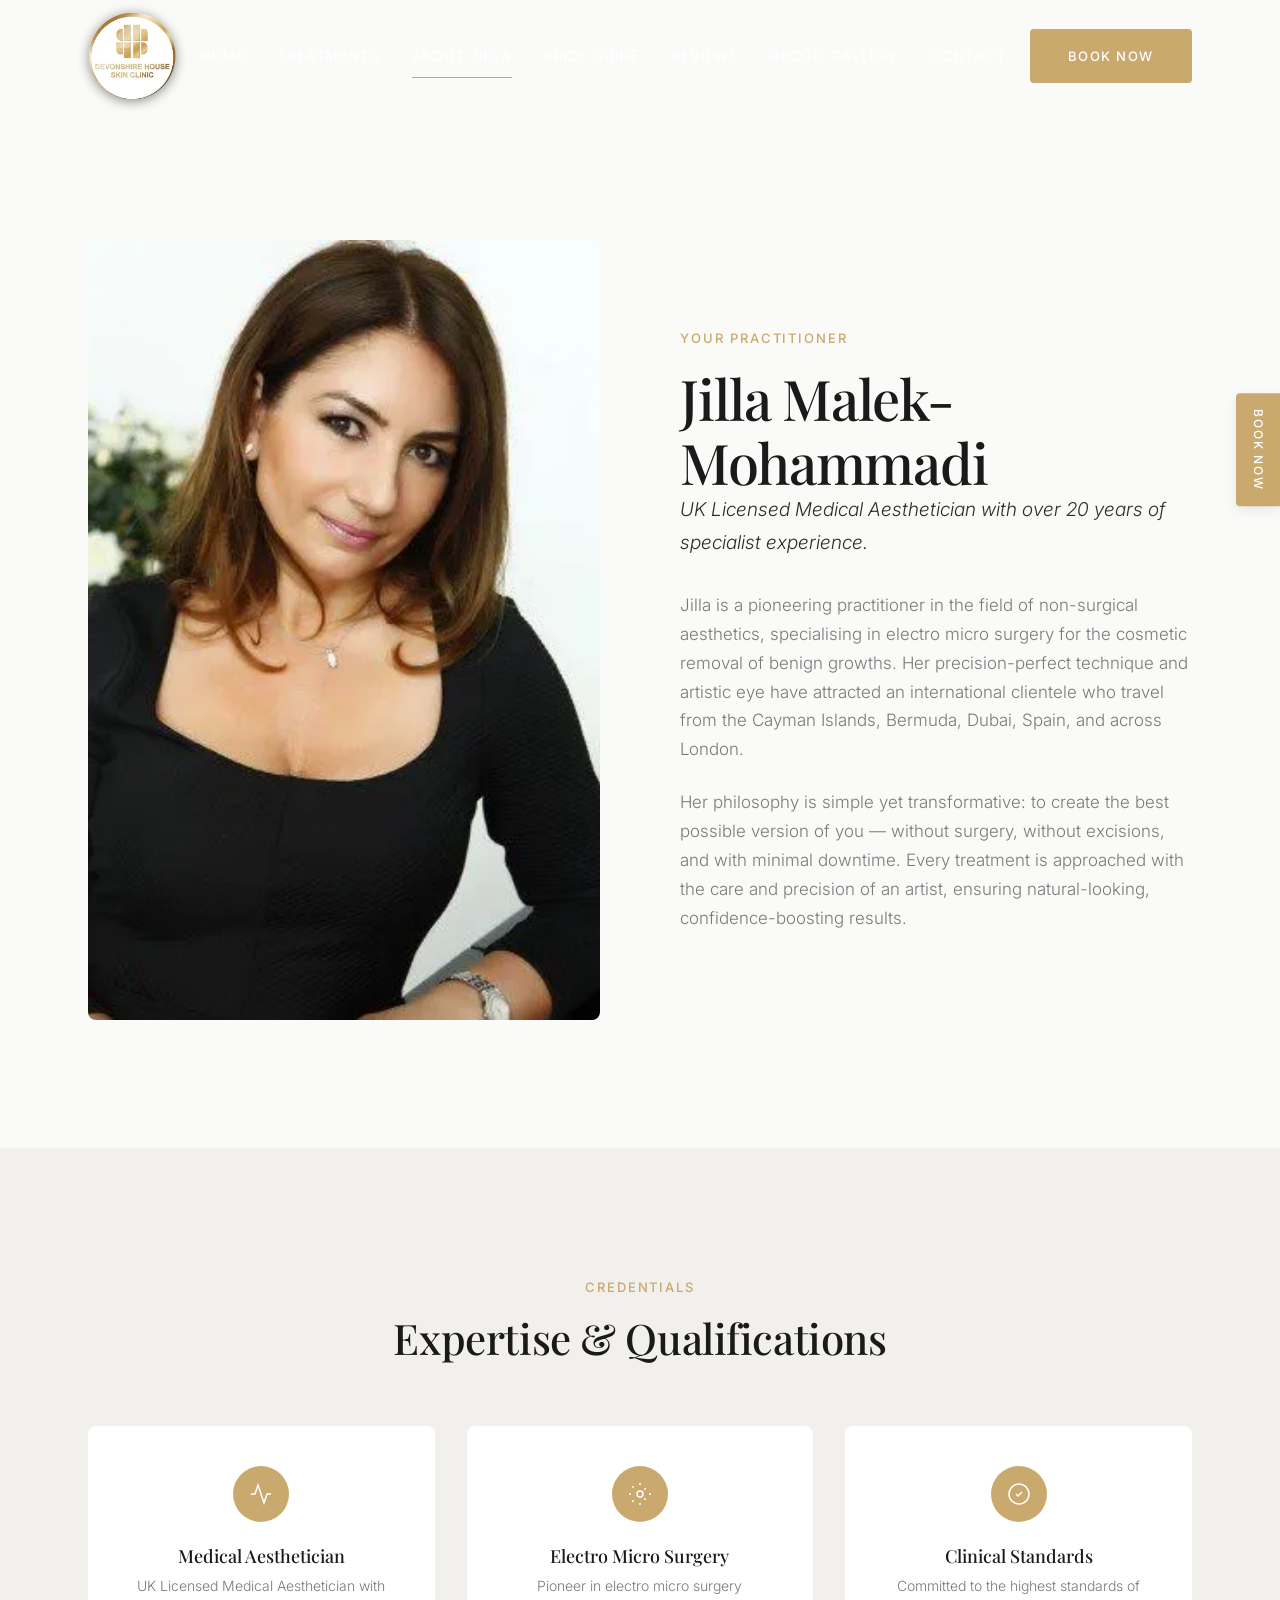
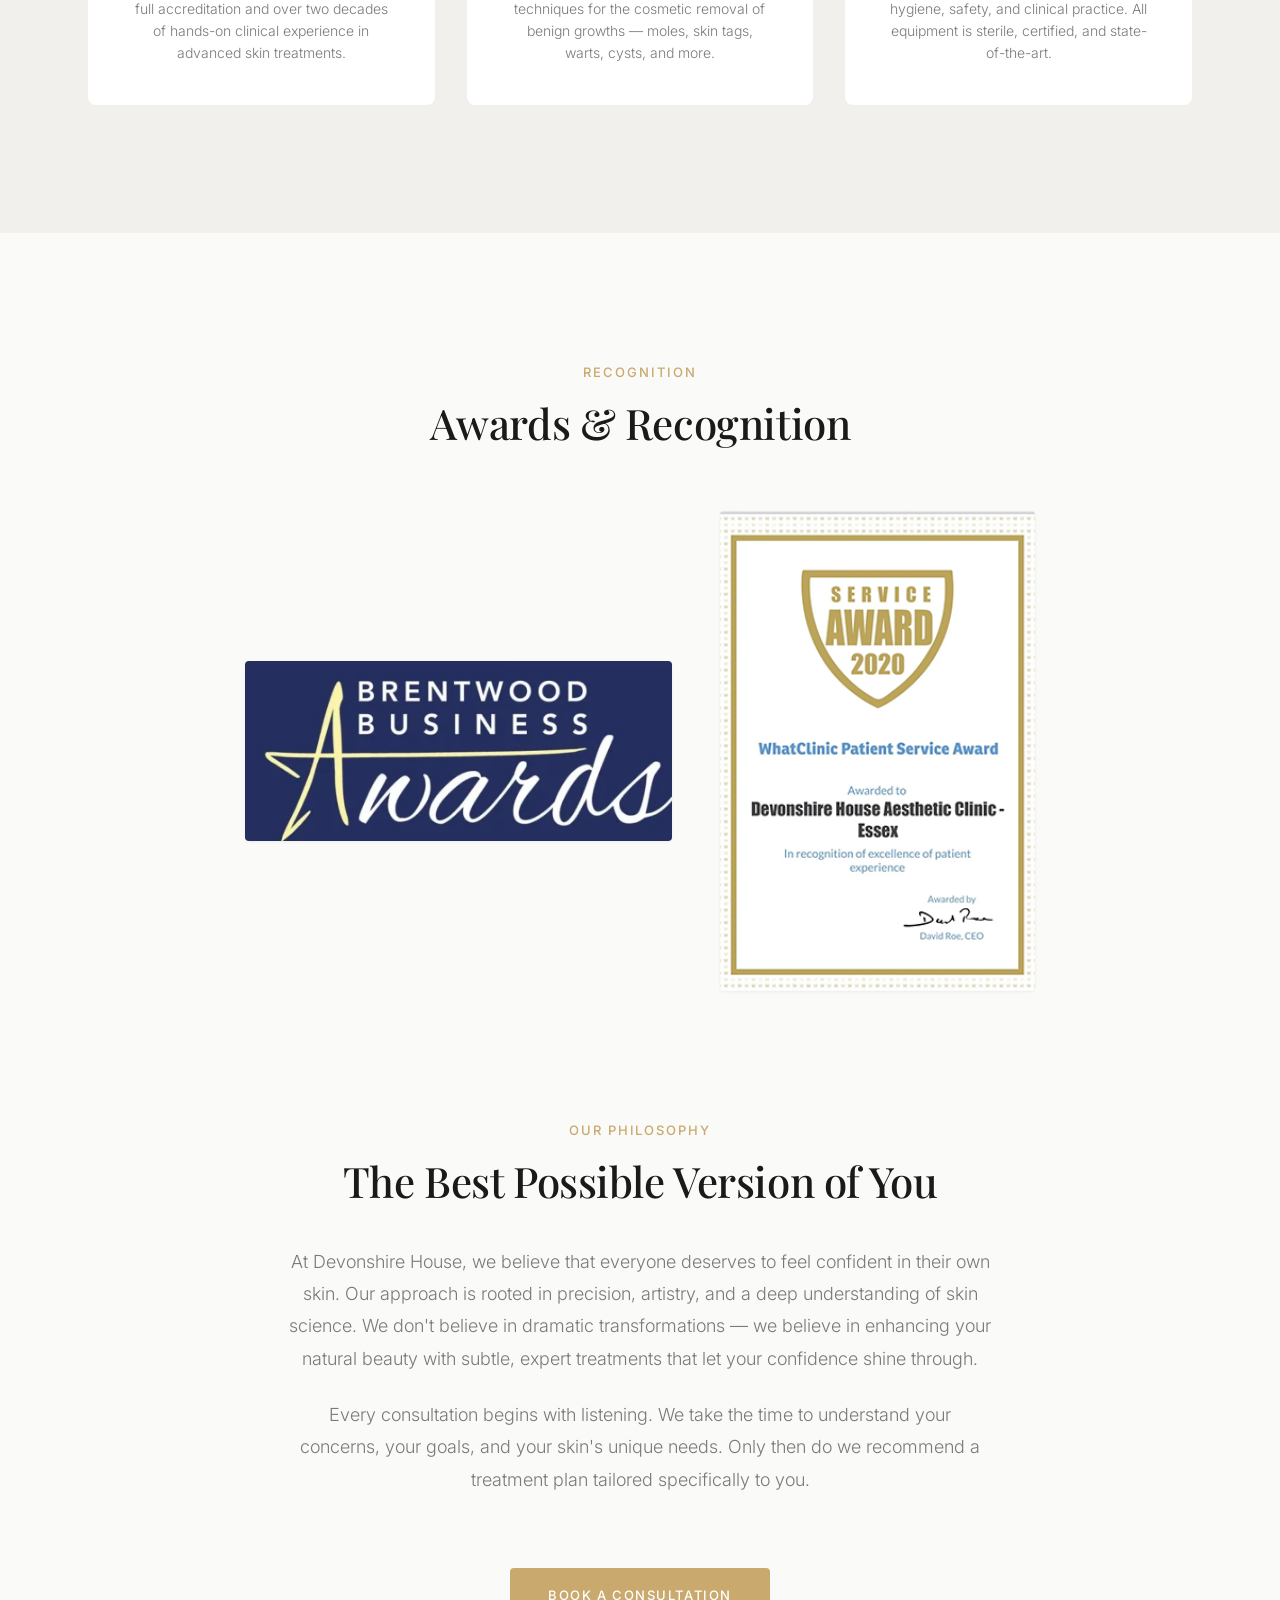
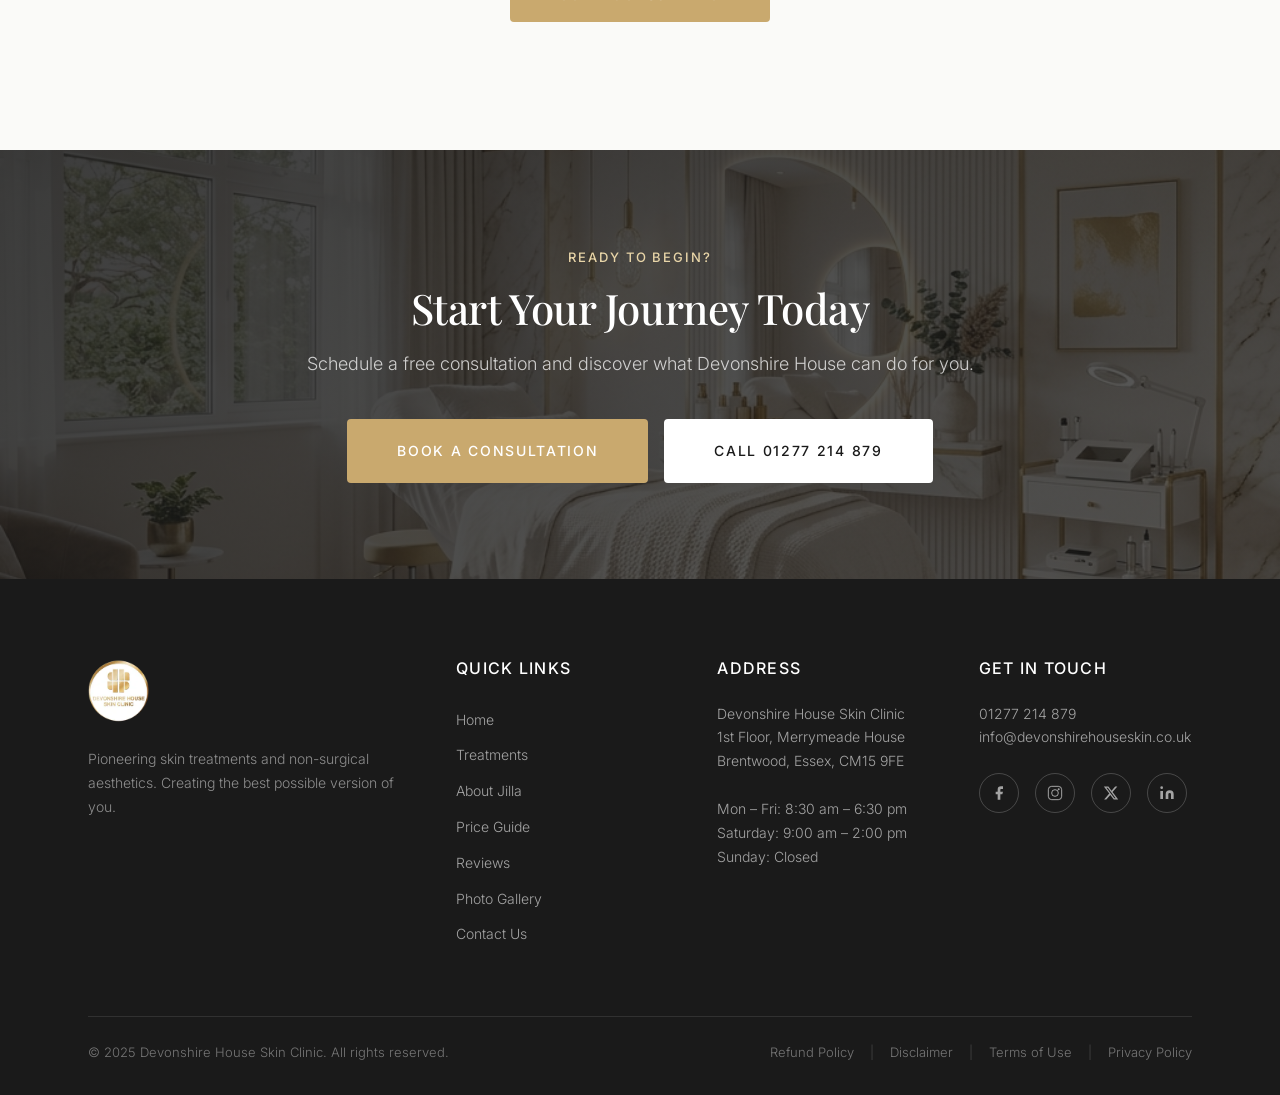
==== about.html @ 37513fc9 "Initial snapshot of Devonshire House Skin Clinic website 7-page static site (Home, About, Treatments" ====
<!DOCTYPE html>
<html lang="en">
<head>
  <meta charset="UTF-8">
  <meta name="viewport" content="width=device-width, initial-scale=1.0">
  <title>About Jilla Malek-Mohammadi | Devonshire House Skin Clinic</title>
  <meta name="description" content="Meet Jilla Malek-Mohammadi — UK Licensed Medical Aesthetician with 20+ years experience. Pioneering non-surgical skin treatments at Devonshire House Skin Clinic, Brentwood.">
  <link rel="stylesheet" href="index.css">
</head>
<body>

  <a href="#main-content" class="skip-link">Skip to main content</a>
  <a href="contact.html" class="floating-cta" aria-label="Book a consultation">Book Now</a>

  <!-- HEADER -->
  <header class="header scrolled" id="header" role="banner">
    <div class="header__inner">
      <a href="index.html" class="header__logo" aria-label="Home"><img src="assets/images/devonshirelogo.png" alt="Devonshire House Skin Clinic" width="163" height="170"></a>
      <nav class="header__nav" id="main-nav" role="navigation" aria-label="Main navigation">
        <a href="index.html">Home</a>
        <div class="nav-dropdown"><a href="treatments.html">Treatments</a>
          <div class="nav-dropdown__menu"><a href="treatments.html#electro-micro-surgery">Electro Micro Surgery (Cosmetic Removal Of Benign Growths)</a><a href="treatments.html#zo-skin-health">ZO Skin Health</a><a href="treatments.html#mens-treatments">Men's Treatments</a><a href="treatments.html#micropigmentation">Medical Micropigmentation (Stretch Marks)</a><a href="treatments.html#dermaroller">Dermaroller</a><a href="treatments.html#lipoglaze">Lipoglaze</a></div>
        </div>
        <a href="about.html" class="active">About Jilla</a>
        <a href="price-guide.html">Price Guide</a>
        <a href="reviews.html">Reviews</a>
        <a href="photo-gallery.html">Photo Gallery</a>
        <a href="contact.html">Contact</a>
      </nav>
      <a href="contact.html" class="btn btn--primary header__cta">Book Now</a>
      <button class="header__toggle" id="menu-toggle" aria-label="Open menu" aria-expanded="false"><span></span><span></span><span></span></button>
    </div>
  </header>

  <div class="mobile-menu__overlay" id="mobile-overlay"></div>
  <div class="mobile-menu" id="mobile-menu" role="navigation" aria-label="Mobile navigation">
    <a href="index.html">Home</a><a href="treatments.html">Treatments</a><a href="about.html">About Jilla</a><a href="price-guide.html">Price Guide</a><a href="reviews.html">Reviews</a><a href="photo-gallery.html">Photo Gallery</a><a href="contact.html">Contact Us</a>
  </div>

  <main id="main-content" style="padding-top: var(--header-height);">

    <!-- ABOUT HERO -->
    <section class="section">
      <div class="container">
        <div class="about-snippet">
          <div class="about-snippet__image reveal">
            <img src="assets/images/jilla.webp" alt="Jilla Malek-Mohammadi — Lead Medical Aesthetician" loading="lazy" style="aspect-ratio: auto; object-fit: contain; object-position: center;">
          </div>
          <div class="about-snippet__content reveal reveal-delay-2">
            <span class="eyebrow">Your Practitioner</span>
            <h1>Jilla Malek-Mohammadi</h1>
            <p style="font-size: 19px; color: var(--color-text); margin-bottom: var(--space-4); font-style: italic;">UK Licensed Medical Aesthetician with over 20 years of specialist experience.</p>
            <p>Jilla is a pioneering practitioner in the field of non-surgical aesthetics, specialising in electro micro surgery for the cosmetic removal of benign growths. Her precision-perfect technique and artistic eye have attracted an international clientele who travel from the Cayman Islands, Bermuda, Dubai, Spain, and across London.</p>
            <p>Her philosophy is simple yet transformative: to create the best possible version of you — without surgery, without excisions, and with minimal downtime. Every treatment is approached with the care and precision of an artist, ensuring natural-looking, confidence-boosting results.</p>
          </div>
        </div>
      </div>
    </section>

    <!-- QUALIFICATIONS -->
    <section class="section section--alt">
      <div class="container">
        <div class="section__header">
          <span class="eyebrow">Credentials</span>
          <h2>Expertise &amp; Qualifications</h2>
        </div>
        <div class="grid-3">
          <div class="feature-item reveal" style="background: var(--color-white); padding: var(--space-5); border-radius: var(--radius-md);">
            <div class="feature-item__icon">
              <svg width="24" height="24" viewBox="0 0 24 24" fill="none" stroke="currentColor" stroke-width="1.5"><path d="M22 12h-4l-3 9L9 3l-3 9H2"/></svg>
            </div>
            <h4 class="feature-item__title">Medical Aesthetician</h4>
            <p class="feature-item__text">UK Licensed Medical Aesthetician with full accreditation and over two decades of hands-on clinical experience in advanced skin treatments.</p>
          </div>
          <div class="feature-item reveal reveal-delay-1" style="background: var(--color-white); padding: var(--space-5); border-radius: var(--radius-md);">
            <div class="feature-item__icon">
              <svg width="24" height="24" viewBox="0 0 24 24" fill="none" stroke="currentColor" stroke-width="1.5"><circle cx="12" cy="12" r="3"/><path d="M12 1v2M12 21v2M4.22 4.22l1.42 1.42M16.36 16.36l1.42 1.42M1 12h2M21 12h2M4.22 19.78l1.42-1.42M16.36 7.64l1.42-1.42"/></svg>
            </div>
            <h4 class="feature-item__title">Electro Micro Surgery</h4>
            <p class="feature-item__text">Pioneer in electro micro surgery techniques for the cosmetic removal of benign growths — moles, skin tags, warts, cysts, and more.</p>
          </div>
          <div class="feature-item reveal reveal-delay-2" style="background: var(--color-white); padding: var(--space-5); border-radius: var(--radius-md);">
            <div class="feature-item__icon">
              <svg width="24" height="24" viewBox="0 0 24 24" fill="none" stroke="currentColor" stroke-width="1.5"><path d="M12 22c5.523 0 10-4.477 10-10S17.523 2 12 2 2 6.477 2 12s4.477 10 10 10z"/><path d="M9 12l2 2 4-4"/></svg>
            </div>
            <h4 class="feature-item__title">Clinical Standards</h4>
            <p class="feature-item__text">Committed to the highest standards of hygiene, safety, and clinical practice. All equipment is sterile, certified, and state-of-the-art.</p>
          </div>
        </div>
      </div>
    </section>

    <!-- AWARDS -->
    <section class="section" style="padding-bottom: 0;">
      <div class="container">
        <div class="section__header">
          <span class="eyebrow">Recognition</span>
          <h2>Awards &amp; Recognition</h2>
        </div>
        <div class="awards-row">
          <img src="assets/images/IMG_8955-1920w-qtuzblka0c46u158mpqztoln9f4ysba60thi0fo5c0.webp" alt="Brentwood Business Awards" class="awards-row__badge awards-row__badge--brentwood">
          <img src="assets/images/Whatclinicaward-1920w.png" alt="WhatClinic Patient Service Award 2020 — Devonshire House Aesthetic Clinic Essex" class="awards-row__badge awards-row__badge--whatclinic">
        </div>
      </div>
    </section>

    <!-- PHILOSOPHY -->
    <section class="section">
      <div class="container container--narrow" style="text-align: center;">
        <span class="eyebrow">Our Philosophy</span>
        <h2 style="margin-bottom: var(--space-5);">The Best Possible Version of You</h2>
        <p style="font-size: 18px; color: var(--color-text-muted); line-height: 1.8;">At Devonshire House, we believe that everyone deserves to feel confident in their own skin. Our approach is rooted in precision, artistry, and a deep understanding of skin science. We don't believe in dramatic transformations — we believe in enhancing your natural beauty with subtle, expert treatments that let your confidence shine through.</p>
        <p style="font-size: 18px; color: var(--color-text-muted); line-height: 1.8; margin-top: var(--space-3);">Every consultation begins with listening. We take the time to understand your concerns, your goals, and your skin's unique needs. Only then do we recommend a treatment plan tailored specifically to you.</p>
        <a href="contact.html" class="btn btn--primary" style="margin-top: var(--space-6);">Book a Consultation</a>
      </div>
    </section>

    <!-- CTA -->
    <section class="cta-section">
      <div class="cta-section__bg" style="background-image: url('assets/images/hero_bg.png');"></div>
      <div class="cta-section__overlay"></div>
      <div class="container cta-section__content">
        <span class="eyebrow" style="color: var(--color-accent-light);">Ready to Begin?</span>
        <h2>Start Your Journey Today</h2>
        <p>Schedule a free consultation and discover what Devonshire House can do for you.</p>
        <div class="cta-section__buttons">
          <a href="contact.html" class="btn btn--primary btn--lg">Book a Consultation</a>
          <a href="tel:01277214879" class="btn btn--white btn--lg">Call 01277 214 879</a>
        </div>
      </div>
    </section>

  </main>

  <!-- FOOTER -->
  <footer class="footer" role="contentinfo">
    <div class="container">
      <div class="footer__grid">
        <div class="footer__brand"><div class="footer__logo"><img src="assets/images/devonshirelogo.png" alt="Devonshire House Skin Clinic" width="163" height="170"></div><p>Pioneering skin treatments and non-surgical aesthetics. Creating the best possible version of you.</p></div>
        <div class="footer__links"><h4>Quick Links</h4><a href="index.html">Home</a><a href="treatments.html">Treatments</a><a href="about.html">About Jilla</a><a href="price-guide.html">Price Guide</a><a href="reviews.html">Reviews</a><a href="photo-gallery.html">Photo Gallery</a><a href="contact.html">Contact Us</a></div>
        <div class="footer__contact"><h4>Address</h4><p>Devonshire House Skin Clinic<br>1st Floor, Merrymeade House<br>Brentwood, Essex, CM15 9FE</p><p style="margin-top:16px;">Mon – Fri: 8:30 am – 6:30 pm<br>Saturday: 9:00 am – 2:00 pm<br>Sunday: Closed</p></div>
        <div class="footer__contact"><h4>Get In Touch</h4><p><a href="tel:01277214879">01277 214 879</a><br><a href="mailto:info@devonshirehouseskin.co.uk">info@devonshirehouseskin.co.uk</a></p>
          <div class="footer__social">
            <a href="https://facebook.com/1593580254194009" target="_blank" rel="noopener" aria-label="Facebook"><svg viewBox="0 0 24 24"><path d="M18 2h-3a5 5 0 0 0-5 5v3H7v4h3v8h4v-8h3l1-4h-4V7a1 1 0 0 1 1-1h3z"/></svg></a>
            <a href="https://www.instagram.com/devonshire_house_skin/" target="_blank" rel="noopener" aria-label="Instagram"><svg viewBox="0 0 24 24"><rect x="2" y="2" width="20" height="20" rx="5" fill="none" stroke="currentColor" stroke-width="1.5"/><circle cx="12" cy="12" r="5" fill="none" stroke="currentColor" stroke-width="1.5"/><circle cx="17.5" cy="6.5" r="1.5" fill="currentColor"/></svg></a>
            <a href="https://twitter.com/jilla_Aesthetic" target="_blank" rel="noopener" aria-label="X"><svg viewBox="0 0 24 24"><path d="M18.244 2.25h3.308l-7.227 8.26 8.502 11.24H16.17l-5.214-6.817L4.99 21.75H1.68l7.73-8.835L1.254 2.25H8.08l4.713 6.231zm-1.161 17.52h1.833L7.084 4.126H5.117z"/></svg></a>
            <a href="https://www.linkedin.com/in/jilla-malek-mohammadi-9968a725" target="_blank" rel="noopener" aria-label="LinkedIn"><svg viewBox="0 0 24 24"><path d="M16 8a6 6 0 0 1 6 6v7h-4v-7a2 2 0 0 0-2-2 2 2 0 0 0-2 2v7h-4v-7a6 6 0 0 1 6-6z"/><rect x="2" y="9" width="4" height="12"/><circle cx="4" cy="4" r="2"/></svg></a>
          </div>
        </div>
      </div>
      <div class="footer__bottom"><div>&copy; 2025 Devonshire House Skin Clinic. All rights reserved.</div><div class="footer__legal"><a href="#">Refund Policy</a><span>|</span><a href="#">Disclaimer</a><span>|</span><a href="#">Terms of Use</a><span>|</span><a href="#">Privacy Policy</a></div></div>
    </div>
  </footer>
  <script src="main.js" defer></script>
</body>
</html>
---- index.css ----
/* =========================================
   DEVONSHIRE HOUSE SKIN CLINIC
   Design System & Global Styles
   Inspired by Omniya.co.uk luxury-clinical aesthetic
   ========================================= */

/* --- Google Fonts --- */
@import url('https://fonts.googleapis.com/css2?family=Playfair+Display:ital,wght@0,400;0,500;0,600;0,700;1,400;1,500&family=Inter:wght@300;400;500;600&display=swap');

/* --- Design Tokens --- */
:root {
  /* Colour Palette */
  --color-bg:          #FAFAF8;
  --color-bg-alt:      #F2F0EC;
  --color-bg-dark:     #1A1A1A;
  --color-text:        #2C2C2C;
  --color-text-muted:  #7A7A7A;
  --color-text-light:  #B0B0B0;
  --color-heading:     #1A1A1A;
  --color-accent:      #C9A96E;
  --color-accent-dark: #A8883F;
  --color-accent-light:#E8D5A8;
  --color-border:      #E5E3DF;
  --color-white:       #FFFFFF;
  --color-overlay:     rgba(26, 26, 26, 0.45);
  --color-star:        #C9A96E;
  --color-error:       #C75050;
  --color-success:     #5BA55B;

  /* Typography */
  --font-heading: 'Playfair Display', Georgia, 'Times New Roman', serif;
  --font-body:    'Inter', -apple-system, BlinkMacSystemFont, 'Segoe UI', Roboto, sans-serif;

  /* Spacing Scale (8px base) */
  --space-1:  8px;
  --space-2:  16px;
  --space-3:  24px;
  --space-4:  32px;
  --space-5:  40px;
  --space-6:  48px;
  --space-8:  64px;
  --space-10: 80px;
  --space-12: 96px;
  --space-16: 128px;
  --space-20: 160px;

  /* Layout */
  --container-max: 1200px;
  --container-narrow: 800px;
  --header-height: 112px;

  /* Transitions */
  --transition-fast:   0.2s ease;
  --transition-base:   0.3s ease;
  --transition-slow:   0.5s ease;
  --transition-reveal:  0.8s cubic-bezier(0.16, 1, 0.3, 1);

  /* Shadows */
  --shadow-sm:   0 1px 3px rgba(0,0,0,0.06);
  --shadow-md:   0 4px 12px rgba(0,0,0,0.08);
  --shadow-lg:   0 8px 30px rgba(0,0,0,0.1);
  --shadow-card: 0 2px 8px rgba(0,0,0,0.04);
  --shadow-card-hover: 0 12px 40px rgba(0,0,0,0.1);

  /* Border Radius */
  --radius-sm:  4px;
  --radius-md:  8px;
  --radius-lg:  12px;
  --radius-pill: 100px;
}

/* --- Dark Mode Theme --- */
[data-theme="dark"] {
  --color-bg:          #121212;
  --color-bg-alt:      #1A1A1A;
  --color-bg-dark:     #0A0A0A;
  --color-text:        #D8D8D8;
  --color-text-muted:  #9A9A9A;
  --color-text-light:  #6A6A6A;
  --color-heading:     #F0F0F0;
  --color-accent:      #D4B77A;
  --color-accent-dark: #B89A5A;
  --color-accent-light:#E8D5A8;
  --color-border:      #2A2A2A;
  --color-white:       #FFFFFF;
  --color-overlay:     rgba(0, 0, 0, 0.6);
  --color-star:        #D4B77A;

  --shadow-sm:   0 1px 3px rgba(0,0,0,0.2);
  --shadow-md:   0 4px 12px rgba(0,0,0,0.3);
  --shadow-lg:   0 8px 30px rgba(0,0,0,0.35);
  --shadow-card: 0 2px 8px rgba(0,0,0,0.2);
  --shadow-card-hover: 0 12px 40px rgba(0,0,0,0.35);
}

/* Dark mode — scrolled header */
[data-theme="dark"] .header.scrolled {
  background-color: #121212;
  box-shadow: 0 1px 3px rgba(0,0,0,0.4);
}

/* Dark mode — hamburger toggle */
[data-theme="dark"] .header.scrolled .header__toggle span {
  background-color: var(--color-heading);
}

/* Dark mode — navigation */
[data-theme="dark"] .header__nav a {
  color: var(--color-text);
}

[data-theme="dark"] .header:not(.scrolled) .header__nav a {
  color: var(--color-white);
}

/* Dark mode — dropdown */
[data-theme="dark"] .nav-dropdown__menu {
  background-color: #1E1E1E;
  box-shadow: 0 8px 30px rgba(0,0,0,0.5);
}

[data-theme="dark"] .nav-dropdown__menu a {
  color: var(--color-text) !important;
}

[data-theme="dark"] .nav-dropdown__menu a:hover {
  background-color: #2A2A2A;
  color: var(--color-accent) !important;
}

/* Dark mode — mobile menu */
[data-theme="dark"] .mobile-menu {
  background-color: #1A1A1A;
}

[data-theme="dark"] .mobile-menu a {
  color: var(--color-heading);
  border-bottom-color: var(--color-border);
}

/* Dark mode — cards */
[data-theme="dark"] .service-card {
  background-color: #1E1E1E;
}

[data-theme="dark"] .testimonial-card__inner {
  background-color: #1E1E1E;
}

[data-theme="dark"] .testimonial-card__author {
  border-top-color: var(--color-border);
}

/* Dark mode — carousel buttons */
[data-theme="dark"] .carousel-btn {
  background-color: #1E1E1E;
  border-color: var(--color-border);
  color: var(--color-text);
}

/* Dark mode — footer (already dark, keep slightly darker) */
[data-theme="dark"] .footer {
  background-color: #0A0A0A;
}

/* Dark mode — forms */
[data-theme="dark"] .form-input,
[data-theme="dark"] .form-select,
[data-theme="dark"] .form-textarea {
  background-color: #1E1E1E;
  border-color: var(--color-border);
  color: var(--color-text);
}

[data-theme="dark"] .form-upload {
  background-color: #1A1A1A;
  border-color: var(--color-border);
}

/* Dark mode — buttons */
[data-theme="dark"] .btn--dark {
  background-color: var(--color-heading);
  border-color: var(--color-heading);
  color: #121212;
}

[data-theme="dark"] .btn--dark:hover {
  background-color: transparent;
  color: var(--color-heading);
}

[data-theme="dark"] .btn--white {
  background-color: var(--color-white);
  color: #121212;
}

/* Dark mode — section header muted text */
[data-theme="dark"] .section--dark {
  background-color: #0A0A0A;
}

/* --- Dark Mode Toggle --- */
.theme-toggle {
  position: relative;
  width: 44px;
  height: 24px;
  border-radius: 100px;
  background-color: var(--color-border);
  border: none;
  cursor: pointer;
  padding: 0;
  transition: background-color var(--transition-base);
  display: flex;
  align-items: center;
  margin-left: var(--space-2);
  flex-shrink: 0;
}

.theme-toggle:hover {
  background-color: var(--color-accent);
}

.theme-toggle__thumb {
  position: absolute;
  top: 3px;
  left: 3px;
  width: 18px;
  height: 18px;
  border-radius: 50%;
  background-color: var(--color-white);
  box-shadow: 0 1px 3px rgba(0,0,0,0.2);
  transition: transform var(--transition-base);
  display: flex;
  align-items: center;
  justify-content: center;
}

.theme-toggle__thumb svg {
  width: 11px;
  height: 11px;
  transition: opacity var(--transition-fast), transform var(--transition-fast);
}

.theme-toggle__sun {
  color: #C9A96E;
}

.theme-toggle__moon {
  position: absolute;
  color: #6366F1;
  opacity: 0;
  transform: rotate(-90deg);
}

/* Active (dark mode) toggle state */
[data-theme="dark"] .theme-toggle {
  background-color: #2A2A2A;
}

[data-theme="dark"] .theme-toggle:hover {
  background-color: var(--color-accent);
}

[data-theme="dark"] .theme-toggle__thumb {
  transform: translateX(20px);
  background-color: #2A2A2A;
}

[data-theme="dark"] .theme-toggle__sun {
  opacity: 0;
  transform: rotate(90deg);
}

[data-theme="dark"] .theme-toggle__moon {
  opacity: 1;
  transform: rotate(0deg);
  color: var(--color-accent-light);
}

/* Unscrolled header toggle appearance */
.header:not(.scrolled) .theme-toggle {
  background-color: rgba(255,255,255,0.2);
}

.header:not(.scrolled) .theme-toggle:hover {
  background-color: rgba(255,255,255,0.35);
}

[data-theme="dark"] .header:not(.scrolled) .theme-toggle {
  background-color: rgba(255,255,255,0.1);
}

[data-theme="dark"] .header:not(.scrolled) .theme-toggle:hover {
  background-color: rgba(255,255,255,0.2);
}

/* Dark mode page transition */
body {
  transition: background-color 0.4s ease, color 0.4s ease;
}

/* --- Reset & Base --- */
*, *::before, *::after {
  box-sizing: border-box;
  margin: 0;
  padding: 0;
}

html {
  scroll-behavior: smooth;
  -webkit-font-smoothing: antialiased;
  -moz-osx-font-smoothing: grayscale;
}

body {
  font-family: var(--font-body);
  font-size: 16px;
  font-weight: 300;
  line-height: 1.7;
  color: var(--color-text);
  background-color: var(--color-bg);
  overflow-x: hidden;
}

img {
  max-width: 100%;
  height: auto;
  display: block;
}

a {
  color: var(--color-accent-dark);
  text-decoration: none;
  transition: color var(--transition-fast);
}

a:hover {
  color: var(--color-accent);
}

ul, ol {
  list-style: none;
}

button {
  border: none;
  background: none;
  cursor: pointer;
  font-family: var(--font-body);
}

input, textarea, select {
  font-family: var(--font-body);
  font-size: 16px;
}

/* --- Typography --- */
h1, h2, h3, h4, h5, h6 {
  font-family: var(--font-heading);
  color: var(--color-heading);
  font-weight: 500;
  line-height: 1.15;
}

h1 {
  font-size: clamp(36px, 5vw, 56px);
  letter-spacing: -0.02em;
}

h2 {
  font-size: clamp(28px, 3.5vw, 42px);
  letter-spacing: -0.01em;
}

h3 {
  font-size: clamp(22px, 2.5vw, 28px);
}

h4 {
  font-size: 20px;
  font-family: var(--font-body);
  font-weight: 500;
}

p {
  margin-bottom: var(--space-3);
}

p:last-child {
  margin-bottom: 0;
}

.eyebrow {
  font-family: var(--font-body);
  font-size: 13px;
  font-weight: 500;
  text-transform: uppercase;
  letter-spacing: 0.15em;
  color: var(--color-accent);
  margin-bottom: var(--space-2);
  display: block;
}

.text-muted {
  color: var(--color-text-muted);
}

.text-center { text-align: center; }
.text-light { color: var(--color-white); }

/* --- Layout --- */
.container {
  width: 100%;
  max-width: var(--container-max);
  margin: 0 auto;
  padding: 0 var(--space-3);
}

.container--narrow {
  max-width: var(--container-narrow);
}

.section {
  padding: var(--space-10) 0;
}

.section--alt {
  background-color: var(--color-bg-alt);
}

.section--dark {
  background-color: var(--color-bg-dark);
  color: var(--color-white);
}

.section--dark h2,
.section--dark h3,
.section--dark h4 {
  color: var(--color-white);
}

.section__header {
  text-align: center;
  margin-bottom: var(--space-8);
  max-width: 650px;
  margin-left: auto;
  margin-right: auto;
}

.section__header p {
  color: var(--color-text-muted);
  font-size: 17px;
  margin-top: var(--space-2);
}

.grid-2 {
  display: grid;
  grid-template-columns: 1fr;
  gap: var(--space-6);
}

.grid-3 {
  display: grid;
  grid-template-columns: 1fr;
  gap: var(--space-4);
}

.grid-4 {
  display: grid;
  grid-template-columns: 1fr 1fr;
  gap: var(--space-4);
}

@media (min-width: 640px) {
  .grid-3 {
    grid-template-columns: repeat(2, 1fr);
  }
}

@media (min-width: 768px) {
  .grid-2 {
    grid-template-columns: repeat(2, 1fr);
  }
  .section {
    padding: var(--space-12) 0;
  }
}

@media (min-width: 1024px) {
  .container {
    padding: 0 var(--space-6);
  }
  .grid-3 {
    grid-template-columns: repeat(3, 1fr);
  }
  .grid-4 {
    grid-template-columns: repeat(4, 1fr);
  }
  .section {
    padding: var(--space-16) 0;
  }
}

/* --- Buttons --- */
.btn {
  display: inline-flex;
  align-items: center;
  justify-content: center;
  gap: var(--space-1);
  padding: 14px 36px;
  font-size: 13px;
  font-weight: 500;
  text-transform: uppercase;
  letter-spacing: 0.12em;
  border-radius: var(--radius-sm);
  transition: all var(--transition-base);
  cursor: pointer;
  white-space: nowrap;
}

.btn--primary {
  background-color: var(--color-accent);
  color: var(--color-white);
  border: 2px solid var(--color-accent);
}

.btn--primary:hover {
  background-color: var(--color-accent-dark);
  border-color: var(--color-accent-dark);
  color: var(--color-white);
  transform: translateY(-1px);
  box-shadow: var(--shadow-md);
}

.btn--secondary {
  background-color: transparent;
  color: var(--color-accent);
  border: 2px solid var(--color-accent);
}

.btn--secondary:hover {
  background-color: var(--color-accent);
  color: var(--color-white);
  transform: translateY(-1px);
}

.btn--white {
  background-color: var(--color-white);
  color: var(--color-heading);
  border: 2px solid var(--color-white);
}

.btn--white:hover {
  background-color: transparent;
  color: var(--color-white);
}

.btn--dark {
  background-color: var(--color-heading);
  color: var(--color-white);
  border: 2px solid var(--color-heading);
}

.btn--dark:hover {
  background-color: transparent;
  color: var(--color-heading);
}

.btn--lg {
  padding: 18px 48px;
  font-size: 14px;
}

/* --- Header / Navigation --- */
.header {
  position: fixed;
  top: 0;
  left: 0;
  right: 0;
  z-index: 1000;
  height: var(--header-height);
  display: flex;
  align-items: center;
  transition: all var(--transition-base);
  background-color: transparent;
}

.header.scrolled {
  background-color: var(--color-white);
  box-shadow: var(--shadow-sm);
}

.header__inner {
  display: flex;
  align-items: center;
  justify-content: space-between;
  width: 100%;
  max-width: var(--container-max);
  margin: 0 auto;
  padding: 0 var(--space-3);
}

@media (min-width: 1024px) {
  .header__inner {
    padding: 0 var(--space-6);
  }
}

.header__logo img {
  height: 92px;
  width: auto;
  transition: filter var(--transition-base);
}

.header:not(.scrolled) .header__logo img {
  filter: drop-shadow(0 2px 6px rgba(0, 0, 0, 0.45));
}

.header__nav {
  display: none;
}

@media (min-width: 1024px) {
  .header__nav {
    display: flex;
    align-items: center;
    gap: var(--space-4);
  }
}

.header__nav a {
  font-size: 14px;
  font-weight: 400;
  color: var(--color-text);
  text-transform: uppercase;
  letter-spacing: 0.06em;
  padding: var(--space-1) 0;
  position: relative;
  transition: color var(--transition-fast);
}

.header:not(.scrolled) .header__nav a {
  color: var(--color-white);
}

.header__nav a::after {
  content: '';
  position: absolute;
  bottom: -2px;
  left: 0;
  width: 0;
  height: 1px;
  background-color: var(--color-accent);
  transition: width var(--transition-base);
}

.header__nav a:hover::after,
.header__nav a.active::after {
  width: 100%;
}

.header__nav a:hover {
  color: var(--color-accent);
}

.header:not(.scrolled) .header__nav a:hover {
  color: var(--color-accent-light);
}

/* Dropdown */
.nav-dropdown {
  position: relative;
}

.nav-dropdown__menu {
  position: absolute;
  top: 100%;
  left: 50%;
  transform: translateX(-50%) translateY(8px);
  background-color: var(--color-white);
  border-radius: var(--radius-md);
  box-shadow: var(--shadow-lg);
  min-width: 260px;
  padding: var(--space-2) 0;
  opacity: 0;
  visibility: hidden;
  transition: all var(--transition-fast);
}

.nav-dropdown:hover .nav-dropdown__menu {
  opacity: 1;
  visibility: visible;
  transform: translateX(-50%) translateY(0);
}

.nav-dropdown__menu a {
  display: block;
  padding: 10px var(--space-3);
  font-size: 13px;
  text-transform: none;
  letter-spacing: 0;
  color: var(--color-text) !important;
  white-space: nowrap;
}

.nav-dropdown__menu a:hover {
  background-color: var(--color-bg-alt);
  color: var(--color-accent) !important;
}

.nav-dropdown__menu a::after {
  display: none;
}

/* Header CTA */
.header__cta {
  display: none;
}

@media (min-width: 1024px) {
  .header__cta {
    display: inline-flex;
  }
}

.header:not(.scrolled) .header__cta {
  background-color: var(--color-accent);
  border-color: var(--color-accent);
  color: var(--color-white);
}

/* Mobile Menu Toggle */
.header__toggle {
  display: flex;
  flex-direction: column;
  gap: 5px;
  padding: 8px;
  cursor: pointer;
}

@media (min-width: 1024px) {
  .header__toggle {
    display: none;
  }
}

.header__toggle span {
  display: block;
  width: 24px;
  height: 2px;
  background-color: var(--color-white);
  transition: all var(--transition-fast);
}

.header.scrolled .header__toggle span {
  background-color: var(--color-heading);
}

.header__toggle.active span:nth-child(1) {
  transform: translateY(7px) rotate(45deg);
}

.header__toggle.active span:nth-child(2) {
  opacity: 0;
}

.header__toggle.active span:nth-child(3) {
  transform: translateY(-7px) rotate(-45deg);
}

/* Mobile Menu Overlay */
.mobile-menu {
  position: fixed;
  top: 0;
  right: -100%;
  width: 100%;
  max-width: 380px;
  height: 100vh;
  background-color: var(--color-white);
  z-index: 999;
  padding: var(--space-12) var(--space-4) var(--space-4);
  overflow-y: auto;
  transition: right var(--transition-base);
}

.mobile-menu.open {
  right: 0;
}

.mobile-menu__overlay {
  position: fixed;
  inset: 0;
  background-color: rgba(0,0,0,0.5);
  z-index: 998;
  opacity: 0;
  visibility: hidden;
  transition: all var(--transition-base);
}

.mobile-menu__overlay.open {
  opacity: 1;
  visibility: visible;
}

.mobile-menu a {
  display: block;
  padding: 14px 0;
  font-size: 16px;
  color: var(--color-heading);
  border-bottom: 1px solid var(--color-border);
  font-weight: 400;
}

.mobile-menu a:hover {
  color: var(--color-accent);
}

.mobile-menu__contact {
  margin-top: var(--space-6);
  padding-top: var(--space-4);
  border-top: 1px solid var(--color-border);
}

.mobile-menu__contact p {
  font-size: 14px;
  color: var(--color-text-muted);
  line-height: 1.6;
}

.mobile-menu__contact a {
  display: inline;
  padding: 0;
  border: none;
  color: var(--color-accent);
  font-weight: 500;
}

/* --- Hero Section --- */
.hero {
  position: relative;
  height: 100vh;
  min-height: 600px;
  max-height: 1000px;
  display: flex;
  align-items: center;
  justify-content: center;
  text-align: center;
  overflow: hidden;
}

.hero__bg {
  position: absolute;
  inset: 0;
  background-size: cover;
  background-position: center;
  background-repeat: no-repeat;
  z-index: 0;
}

.hero__overlay {
  position: absolute;
  inset: 0;
  background: var(--color-overlay);
  z-index: 1;
}

.hero__content {
  position: relative;
  z-index: 2;
  max-width: 750px;
  padding: 0 var(--space-3);
}

.hero__content .eyebrow {
  color: var(--color-accent-light);
  margin-bottom: var(--space-3);
}

.hero__content h1 {
  color: var(--color-white);
  margin-bottom: var(--space-3);
}

.hero__content p {
  color: rgba(255,255,255,0.85);
  font-size: 18px;
  margin-bottom: var(--space-5);
}

/* Hero Load Animation */
.hero__content .eyebrow,
.hero__content h1,
.hero__content p,
.hero__content .btn {
  opacity: 0;
  transform: translateY(20px);
  animation: heroFadeIn 0.8s ease forwards;
}

.hero__content .eyebrow { animation-delay: 0.2s; }
.hero__content h1        { animation-delay: 0.4s; }
.hero__content p          { animation-delay: 0.6s; }
.hero__content .btn       { animation-delay: 0.8s; }

@keyframes heroFadeIn {
  to {
    opacity: 1;
    transform: translateY(0);
  }
}

/* --- Trust Bar --- */
.trust-bar {
  background-color: var(--color-bg-alt);
  padding: var(--space-5) 0;
  border-bottom: 1px solid var(--color-border);
}

.trust-bar__inner {
  display: grid;
  grid-template-columns: repeat(2, 1fr);
  gap: var(--space-4);
  text-align: center;
}

@media (min-width: 768px) {
  .trust-bar__inner {
    grid-template-columns: repeat(4, 1fr);
  }
}

.trust-item {
  display: flex;
  flex-direction: column;
  align-items: center;
  gap: var(--space-1);
}

.trust-item__icon {
  font-size: 28px;
  margin-bottom: var(--space-1);
  color: var(--color-accent);
}

.trust-item__title {
  font-family: var(--font-heading);
  font-size: 16px;
  font-weight: 600;
  color: var(--color-heading);
}

.trust-item__text {
  font-size: 13px;
  color: var(--color-text-muted);
}

/* --- About Snippet --- */
.about-snippet {
  display: grid;
  grid-template-columns: 1fr;
  gap: var(--space-6);
  align-items: center;
}

@media (min-width: 768px) {
  .about-snippet {
    grid-template-columns: 1fr 1fr;
    gap: var(--space-10);
  }
}

.about-snippet__image {
  position: relative;
  overflow: hidden;
  border-radius: var(--radius-md);
}

.about-snippet__image img {
  width: 100%;
  height: 100%;
  object-fit: cover;
  aspect-ratio: 4/5;
}

.about-snippet__image::after {
  content: '';
  position: absolute;
  bottom: 0;
  left: 0;
  right: 0;
  height: 40%;
  background: linear-gradient(to top, rgba(0,0,0,0.08), transparent);
  pointer-events: none;
}

.about-snippet__content .eyebrow {
  margin-bottom: var(--space-2);
}

.about-snippet__content h2 {
  margin-bottom: var(--space-3);
}

.about-snippet__content p {
  color: var(--color-text-muted);
  font-size: 17px;
}

.about-snippet__content .btn {
  margin-top: var(--space-4);
}

/* --- Awards Row --- */
.awards-row {
  display: flex;
  flex-wrap: wrap;
  align-items: center;
  justify-content: center;
  gap: var(--space-6);
}

.awards-row__badge {
  width: auto;
  max-width: 100%;
  object-fit: contain;
  border-radius: var(--radius-sm);
  box-shadow: var(--shadow-sm);
}

.awards-row__badge--brentwood {
  height: 180px;
}

.awards-row__badge--whatclinic {
  height: 480px;
}

/* --- Service Cards --- */
.service-card {
  position: relative;
  background-color: var(--color-white);
  border-radius: var(--radius-md);
  overflow: hidden;
  box-shadow: var(--shadow-card);
  transition: all var(--transition-base);
}

.service-card:hover {
  transform: translateY(-6px);
  box-shadow: var(--shadow-card-hover);
}

.service-card__image {
  width: 100%;
  height: 220px;
  object-fit: cover;
  transition: transform var(--transition-slow);
}

.service-card:hover .service-card__image {
  transform: scale(1.04);
}

.service-card__image-wrap {
  overflow: hidden;
  height: 220px;
}

.service-card__body {
  padding: var(--space-3) var(--space-3) var(--space-4);
}

.service-card__title {
  font-family: var(--font-heading);
  font-size: 19px;
  font-weight: 500;
  margin-bottom: var(--space-1);
  color: var(--color-heading);
}

.service-card__desc {
  font-size: 14px;
  color: var(--color-text-muted);
  line-height: 1.6;
  margin-bottom: var(--space-3);
}

.service-card__link {
  font-size: 13px;
  font-weight: 500;
  text-transform: uppercase;
  letter-spacing: 0.08em;
  color: var(--color-accent);
  display: inline-flex;
  align-items: center;
  gap: 6px;
  transition: gap var(--transition-fast);
}

.service-card__link:hover {
  gap: 10px;
  color: var(--color-accent-dark);
}

.service-card__link svg {
  width: 14px;
  height: 14px;
  transition: transform var(--transition-fast);
}

/* --- Photo Gallery --- */
.gallery-item {
  position: relative;
  display: block;
  width: 100%;
  padding: 0;
  border: none;
  background: none;
  font: inherit;
  color: inherit;
  text-align: left;
  border-radius: var(--radius-md);
  overflow: hidden;
  box-shadow: var(--shadow-card);
  cursor: pointer;
  transition: all var(--transition-base);
}

.gallery-item:hover,
.gallery-item:focus-visible {
  transform: translateY(-6px);
  box-shadow: var(--shadow-card-hover);
}

.gallery-item__image {
  display: block;
  width: 100%;
  height: 260px;
  object-fit: cover;
  transition: transform var(--transition-slow);
}

.gallery-item:hover .gallery-item__image {
  transform: scale(1.04);
}

.gallery-item__caption {
  position: absolute;
  left: 0;
  right: 0;
  bottom: 0;
  padding: var(--space-2) var(--space-3);
  background: linear-gradient(to top, rgba(0, 0, 0, 0.65), rgba(0, 0, 0, 0));
  color: var(--color-white);
  font-size: 14px;
  font-weight: 500;
  letter-spacing: 0.02em;
}

.gallery-category-heading {
  font-family: var(--font-heading);
  font-size: 20px;
  font-weight: 500;
  color: var(--color-heading);
  margin: var(--space-8) 0 var(--space-3);
  padding-bottom: var(--space-2);
  border-bottom: 1px solid var(--color-border);
}

.gallery-category-heading:first-of-type {
  margin-top: 0;
}

/* --- Lightbox --- */
.lightbox {
  position: fixed;
  inset: 0;
  z-index: 2000;
  display: none;
  align-items: center;
  justify-content: center;
  background-color: rgba(10, 10, 10, 0.92);
  padding: var(--space-4);
}

.lightbox.active {
  display: flex;
}

.lightbox__img {
  max-width: min(900px, 90vw);
  max-height: 82vh;
  object-fit: contain;
  border-radius: var(--radius-sm);
  box-shadow: var(--shadow-lg);
}

.lightbox__caption {
  position: absolute;
  bottom: var(--space-4);
  left: 0;
  right: 0;
  text-align: center;
  color: var(--color-white);
  font-size: 15px;
  letter-spacing: 0.02em;
}

.lightbox__close,
.lightbox__nav {
  position: absolute;
  border: none;
  border-radius: 50%;
  background-color: rgba(255, 255, 255, 0.1);
  color: var(--color-white);
  cursor: pointer;
  display: flex;
  align-items: center;
  justify-content: center;
  transition: background-color var(--transition-fast);
}

.lightbox__close:hover,
.lightbox__nav:hover {
  background-color: rgba(255, 255, 255, 0.2);
}

.lightbox__close {
  top: var(--space-3);
  right: var(--space-3);
  width: 44px;
  height: 44px;
  font-size: 28px;
  line-height: 1;
}

.lightbox__nav {
  top: 50%;
  transform: translateY(-50%);
  width: 48px;
  height: 48px;
  font-size: 16px;
}

.lightbox__prev {
  left: var(--space-3);
}

.lightbox__next {
  right: var(--space-3);
}

@media (max-width: 640px) {
  .lightbox__nav {
    width: 40px;
    height: 40px;
  }
  .lightbox__prev {
    left: var(--space-2);
  }
  .lightbox__next {
    right: var(--space-2);
  }
}

/* --- Before/After Slider --- */
.before-after {
  --pos: 50%;
  position: relative;
  overflow: hidden;
  aspect-ratio: 4 / 5;
  border-radius: var(--radius-md);
  box-shadow: var(--shadow-card);
  cursor: ew-resize;
  -webkit-user-select: none;
  user-select: none;
  touch-action: pan-y;
}

.before-after__img {
  display: block;
  position: absolute;
  inset: 0;
  width: 100%;
  height: 100%;
  object-fit: cover;
  object-position: center;
}

.before-after__img--before {
  z-index: 1;
}

.before-after__img--after {
  z-index: 2;
  clip-path: inset(0 calc(100% - var(--pos)) 0 0);
}

.before-after__divider {
  position: absolute;
  top: 0;
  bottom: 0;
  left: var(--pos);
  width: 2px;
  transform: translateX(-50%);
  background-color: var(--color-white);
  box-shadow: 0 0 6px rgba(0, 0, 0, 0.4);
  z-index: 3;
  pointer-events: none;
}

.before-after__handle {
  position: absolute;
  top: 50%;
  left: var(--pos);
  transform: translate(-50%, -50%);
  width: 44px;
  height: 44px;
  border: none;
  border-radius: 50%;
  background-color: var(--color-white);
  color: var(--color-accent-dark);
  font-size: 12px;
  letter-spacing: 2px;
  display: flex;
  align-items: center;
  justify-content: center;
  box-shadow: var(--shadow-md);
  cursor: ew-resize;
  z-index: 4;
}

.before-after__label {
  position: absolute;
  top: var(--space-2);
  padding: 4px 12px;
  background-color: rgba(0, 0, 0, 0.55);
  color: var(--color-white);
  font-size: 12px;
  font-weight: 600;
  text-transform: uppercase;
  letter-spacing: 0.06em;
  border-radius: var(--radius-pill);
  z-index: 3;
  pointer-events: none;
}

.before-after__label--before {
  left: var(--space-2);
}

.before-after__label--after {
  right: var(--space-2);
}

/* --- Category Links --- */
.category-links {
  display: grid;
  grid-template-columns: 1fr;
  gap: var(--space-1) var(--space-4);
}

@media (min-width: 640px) {
  .category-links {
    grid-template-columns: repeat(2, 1fr);
  }
}

@media (min-width: 1024px) {
  .category-links {
    grid-template-columns: repeat(3, 1fr);
  }
}

.category-links a {
  display: block;
  padding: var(--space-1) 0;
  font-size: 15px;
  color: var(--color-text-muted);
  border-bottom: 1px solid var(--color-border);
  transition: color var(--transition-fast);
}

.category-links a:hover {
  color: var(--color-accent-dark);
}

/* --- Why Choose Us --- */
.features-grid {
  display: grid;
  grid-template-columns: 1fr 1fr;
  gap: var(--space-4);
}

@media (min-width: 1024px) {
  .features-grid {
    grid-template-columns: repeat(4, 1fr);
    gap: var(--space-6);
  }
}

.feature-item {
  text-align: center;
  padding: var(--space-4) var(--space-2);
}

.feature-item__icon {
  width: 56px;
  height: 56px;
  border-radius: 50%;
  background-color: var(--color-accent);
  color: var(--color-white);
  display: flex;
  align-items: center;
  justify-content: center;
  margin: 0 auto var(--space-3);
  font-size: 24px;
}

.feature-item__title {
  font-family: var(--font-heading);
  font-size: 18px;
  font-weight: 500;
  margin-bottom: var(--space-1);
}

.feature-item__text {
  font-size: 14px;
  color: var(--color-text-muted);
  line-height: 1.6;
}

/* --- Testimonials Carousel --- */
.testimonials {
  position: relative;
  overflow: hidden;
}

.testimonials__track {
  display: flex;
  transition: transform var(--transition-slow);
}

.testimonial-card {
  flex: 0 0 100%;
  padding: 0 var(--space-3);
}

@media (min-width: 768px) {
  .testimonial-card {
    flex: 0 0 50%;
  }
}

@media (min-width: 1024px) {
  .testimonial-card {
    flex: 0 0 33.333%;
  }
}

.testimonial-card__inner {
  background-color: var(--color-white);
  border-radius: var(--radius-md);
  padding: var(--space-5) var(--space-4);
  box-shadow: var(--shadow-card);
  height: 100%;
  display: flex;
  flex-direction: column;
  position: relative;
}

.testimonial-card__inner::before {
  content: '\201C';
  font-family: var(--font-heading);
  font-size: 72px;
  color: var(--color-accent-light);
  position: absolute;
  top: 12px;
  left: 20px;
  line-height: 1;
  opacity: 0.6;
}

.testimonial-card__stars {
  display: flex;
  gap: 3px;
  margin-bottom: var(--space-3);
  position: relative;
  z-index: 1;
}

.testimonial-card__stars svg {
  width: 18px;
  height: 18px;
  fill: var(--color-star);
}

.testimonial-card__text {
  font-size: 15px;
  line-height: 1.7;
  color: var(--color-text);
  font-style: italic;
  flex: 1;
  position: relative;
  z-index: 1;
  margin-bottom: var(--space-4);
}

.testimonial-card__author {
  font-size: 14px;
  font-weight: 500;
  color: var(--color-heading);
  position: relative;
  z-index: 1;
  padding-top: var(--space-3);
  border-top: 1px solid var(--color-border);
}

/* Carousel Controls */
.carousel-controls {
  display: flex;
  align-items: center;
  justify-content: center;
  gap: var(--space-3);
  margin-top: var(--space-6);
}

.carousel-btn {
  width: 44px;
  height: 44px;
  border-radius: 50%;
  border: 1px solid var(--color-border);
  display: flex;
  align-items: center;
  justify-content: center;
  transition: all var(--transition-fast);
  background-color: var(--color-white);
}

.carousel-btn:hover {
  background-color: var(--color-accent);
  border-color: var(--color-accent);
  color: var(--color-white);
}

.carousel-btn svg {
  width: 16px;
  height: 16px;
}

.carousel-dots {
  display: flex;
  gap: 8px;
}

.carousel-dot {
  width: 8px;
  height: 8px;
  border-radius: 50%;
  background-color: var(--color-border);
  transition: all var(--transition-fast);
  cursor: pointer;
  border: none;
}

.carousel-dot.active {
  background-color: var(--color-accent);
  transform: scale(1.3);
}

/* --- CTA Section --- */
.cta-section {
  position: relative;
  padding: var(--space-12) 0;
  text-align: center;
  overflow: hidden;
}

.cta-section__bg {
  position: absolute;
  inset: 0;
  background-size: cover;
  background-position: center;
  z-index: 0;
}

.cta-section__overlay {
  position: absolute;
  inset: 0;
  background: linear-gradient(135deg, rgba(26,26,26,0.85), rgba(26,26,26,0.7));
  z-index: 1;
}

.cta-section__content {
  position: relative;
  z-index: 2;
}

.cta-section__content h2 {
  color: var(--color-white);
  margin-bottom: var(--space-2);
}

.cta-section__content p {
  color: rgba(255,255,255,0.75);
  font-size: 18px;
  margin-bottom: var(--space-5);
}

.cta-section__buttons {
  display: flex;
  flex-wrap: wrap;
  gap: var(--space-2);
  justify-content: center;
}

/* --- Footer --- */
.footer {
  background-color: var(--color-bg-dark);
  color: rgba(255,255,255,0.7);
  padding: var(--space-10) 0 var(--space-4);
}

.footer__grid {
  display: grid;
  grid-template-columns: 1fr;
  gap: var(--space-6);
  margin-bottom: var(--space-8);
}

@media (min-width: 768px) {
  .footer__grid {
    grid-template-columns: repeat(2, 1fr);
  }
}

@media (min-width: 1024px) {
  .footer__grid {
    grid-template-columns: 1.5fr 1fr 1fr 1fr;
  }
}

.footer__brand p {
  font-size: 14px;
  line-height: 1.7;
  margin-top: var(--space-3);
  color: rgba(255,255,255,0.5);
}

.footer__logo img {
  height: 64px;
  width: auto;
}

.footer h4 {
  color: var(--color-white);
  font-size: 16px;
  font-weight: 500;
  text-transform: uppercase;
  letter-spacing: 0.08em;
  margin-bottom: var(--space-3);
}

.footer__links a {
  display: block;
  font-size: 14px;
  color: rgba(255,255,255,0.6);
  padding: 6px 0;
  transition: color var(--transition-fast);
}

.footer__links a:hover {
  color: var(--color-accent);
}

.footer__contact p,
.footer__contact a {
  font-size: 14px;
  color: rgba(255,255,255,0.6);
}

.footer__contact a:hover {
  color: var(--color-accent);
}

.footer__social {
  display: flex;
  gap: var(--space-2);
  margin-top: var(--space-3);
}

.footer__social a {
  width: 40px;
  height: 40px;
  border-radius: 50%;
  border: 1px solid rgba(255,255,255,0.2);
  display: flex;
  align-items: center;
  justify-content: center;
  color: rgba(255,255,255,0.6);
  transition: all var(--transition-fast);
}

.footer__social a:hover {
  background-color: var(--color-accent);
  border-color: var(--color-accent);
  color: var(--color-white);
}

.footer__social svg {
  width: 16px;
  height: 16px;
  fill: currentColor;
}

.footer__bottom {
  border-top: 1px solid rgba(255,255,255,0.1);
  padding-top: var(--space-3);
  display: flex;
  flex-wrap: wrap;
  justify-content: space-between;
  align-items: center;
  gap: var(--space-2);
  font-size: 13px;
  color: rgba(255,255,255,0.4);
}

.footer__bottom a {
  color: rgba(255,255,255,0.4);
}

.footer__bottom a:hover {
  color: var(--color-accent);
}

.footer__legal {
  display: flex;
  flex-wrap: wrap;
  gap: var(--space-2);
}

.footer__legal span {
  color: rgba(255,255,255,0.2);
}

/* --- Contact / Booking Form --- */
.form-group {
  margin-bottom: var(--space-3);
}

.form-row {
  display: grid;
  grid-template-columns: 1fr;
  gap: var(--space-3);
}

@media (min-width: 640px) {
  .form-row {
    grid-template-columns: 1fr 1fr;
  }
}

.form-label {
  display: block;
  font-size: 13px;
  font-weight: 500;
  text-transform: uppercase;
  letter-spacing: 0.08em;
  color: var(--color-heading);
  margin-bottom: var(--space-1);
}

.form-label .required {
  color: var(--color-accent);
}

.form-input,
.form-select,
.form-textarea {
  width: 100%;
  padding: 14px 18px;
  font-size: 15px;
  font-weight: 300;
  color: var(--color-text);
  background-color: var(--color-white);
  border: 1px solid var(--color-border);
  border-radius: var(--radius-sm);
  transition: all var(--transition-fast);
  outline: none;
}

.form-input:focus,
.form-select:focus,
.form-textarea:focus {
  border-color: var(--color-accent);
  box-shadow: 0 0 0 3px rgba(201, 169, 110, 0.15);
}

.form-input.error,
.form-select.error,
.form-textarea.error {
  border-color: var(--color-error);
  box-shadow: 0 0 0 3px rgba(199, 80, 80, 0.1);
}

.form-textarea {
  min-height: 120px;
  resize: vertical;
}

.form-select {
  appearance: none;
  background-image: url("data:image/svg+xml,%3Csvg xmlns='http://www.w3.org/2000/svg' width='12' height='8' viewBox='0 0 12 8'%3E%3Cpath d='M1 1l5 5 5-5' stroke='%237A7A7A' stroke-width='1.5' fill='none'/%3E%3C/svg%3E");
  background-repeat: no-repeat;
  background-position: right 16px center;
  padding-right: 40px;
  cursor: pointer;
}

/* File Upload */
.form-upload {
  border: 2px dashed var(--color-border);
  border-radius: var(--radius-md);
  padding: var(--space-5) var(--space-4);
  text-align: center;
  cursor: pointer;
  transition: all var(--transition-fast);
  background-color: var(--color-bg);
}

.form-upload:hover,
.form-upload.dragover {
  border-color: var(--color-accent);
  background-color: rgba(201, 169, 110, 0.04);
}

.form-upload__icon {
  font-size: 32px;
  color: var(--color-accent);
  margin-bottom: var(--space-2);
}

.form-upload__text {
  font-size: 14px;
  color: var(--color-text-muted);
}

.form-upload__text a {
  color: var(--color-accent);
  font-weight: 500;
}

.form-upload__hint {
  font-size: 12px;
  color: var(--color-text-light);
  margin-top: var(--space-1);
}

.form-error {
  font-size: 12px;
  color: var(--color-error);
  margin-top: 4px;
  display: none;
}

.form-group.has-error .form-error {
  display: block;
}

.form-submit {
  margin-top: var(--space-4);
}

/* --- Scroll Reveal Animations --- */
.reveal {
  opacity: 0;
  transform: translateY(30px);
  transition: opacity var(--transition-reveal), transform var(--transition-reveal);
}

.reveal.revealed {
  opacity: 1;
  transform: translateY(0);
}

.reveal-delay-1 { transition-delay: 0.1s; }
.reveal-delay-2 { transition-delay: 0.2s; }
.reveal-delay-3 { transition-delay: 0.3s; }
.reveal-delay-4 { transition-delay: 0.4s; }
.reveal-delay-5 { transition-delay: 0.5s; }
.reveal-delay-6 { transition-delay: 0.6s; }

/* --- Floating Book Now Button --- */
.floating-cta {
  position: fixed;
  right: 0;
  top: 50%;
  transform: translateY(-50%);
  z-index: 900;
  writing-mode: vertical-rl;
  text-orientation: mixed;
  background-color: var(--color-accent);
  color: var(--color-white);
  padding: 16px 12px;
  font-size: 12px;
  font-weight: 500;
  text-transform: uppercase;
  letter-spacing: 0.15em;
  border-radius: var(--radius-sm) 0 0 var(--radius-sm);
  transition: all var(--transition-fast);
  text-decoration: none;
  box-shadow: var(--shadow-md);
}

.floating-cta:hover {
  background-color: var(--color-accent-dark);
  color: var(--color-white);
  padding-right: 16px;
}

@media (max-width: 767px) {
  .floating-cta {
    display: none;
  }
}

/* --- Accessibility --- */
@media (prefers-reduced-motion: reduce) {
  *, *::before, *::after {
    animation-duration: 0.01ms !important;
    animation-iteration-count: 1 !important;
    transition-duration: 0.01ms !important;
  }
  .reveal {
    opacity: 1;
    transform: none;
  }
  html {
    scroll-behavior: auto;
  }
}

/* Focus visible for keyboard nav */
:focus-visible {
  outline: 2px solid var(--color-accent);
  outline-offset: 3px;
}

/* Skip link */
.skip-link {
  position: absolute;
  top: -100%;
  left: 16px;
  padding: 12px 24px;
  background-color: var(--color-accent);
  color: var(--color-white);
  font-weight: 500;
  border-radius: var(--radius-sm);
  z-index: 9999;
  transition: top var(--transition-fast);
}

.skip-link:focus {
  top: 16px;
}

/* Screen reader only */
.sr-only {
  position: absolute;
  width: 1px;
  height: 1px;
  padding: 0;
  margin: -1px;
  overflow: hidden;
  clip: rect(0, 0, 0, 0);
  white-space: nowrap;
  border: 0;
}

/* Body lock for mobile menu */
body.menu-open {
  overflow: hidden;
}
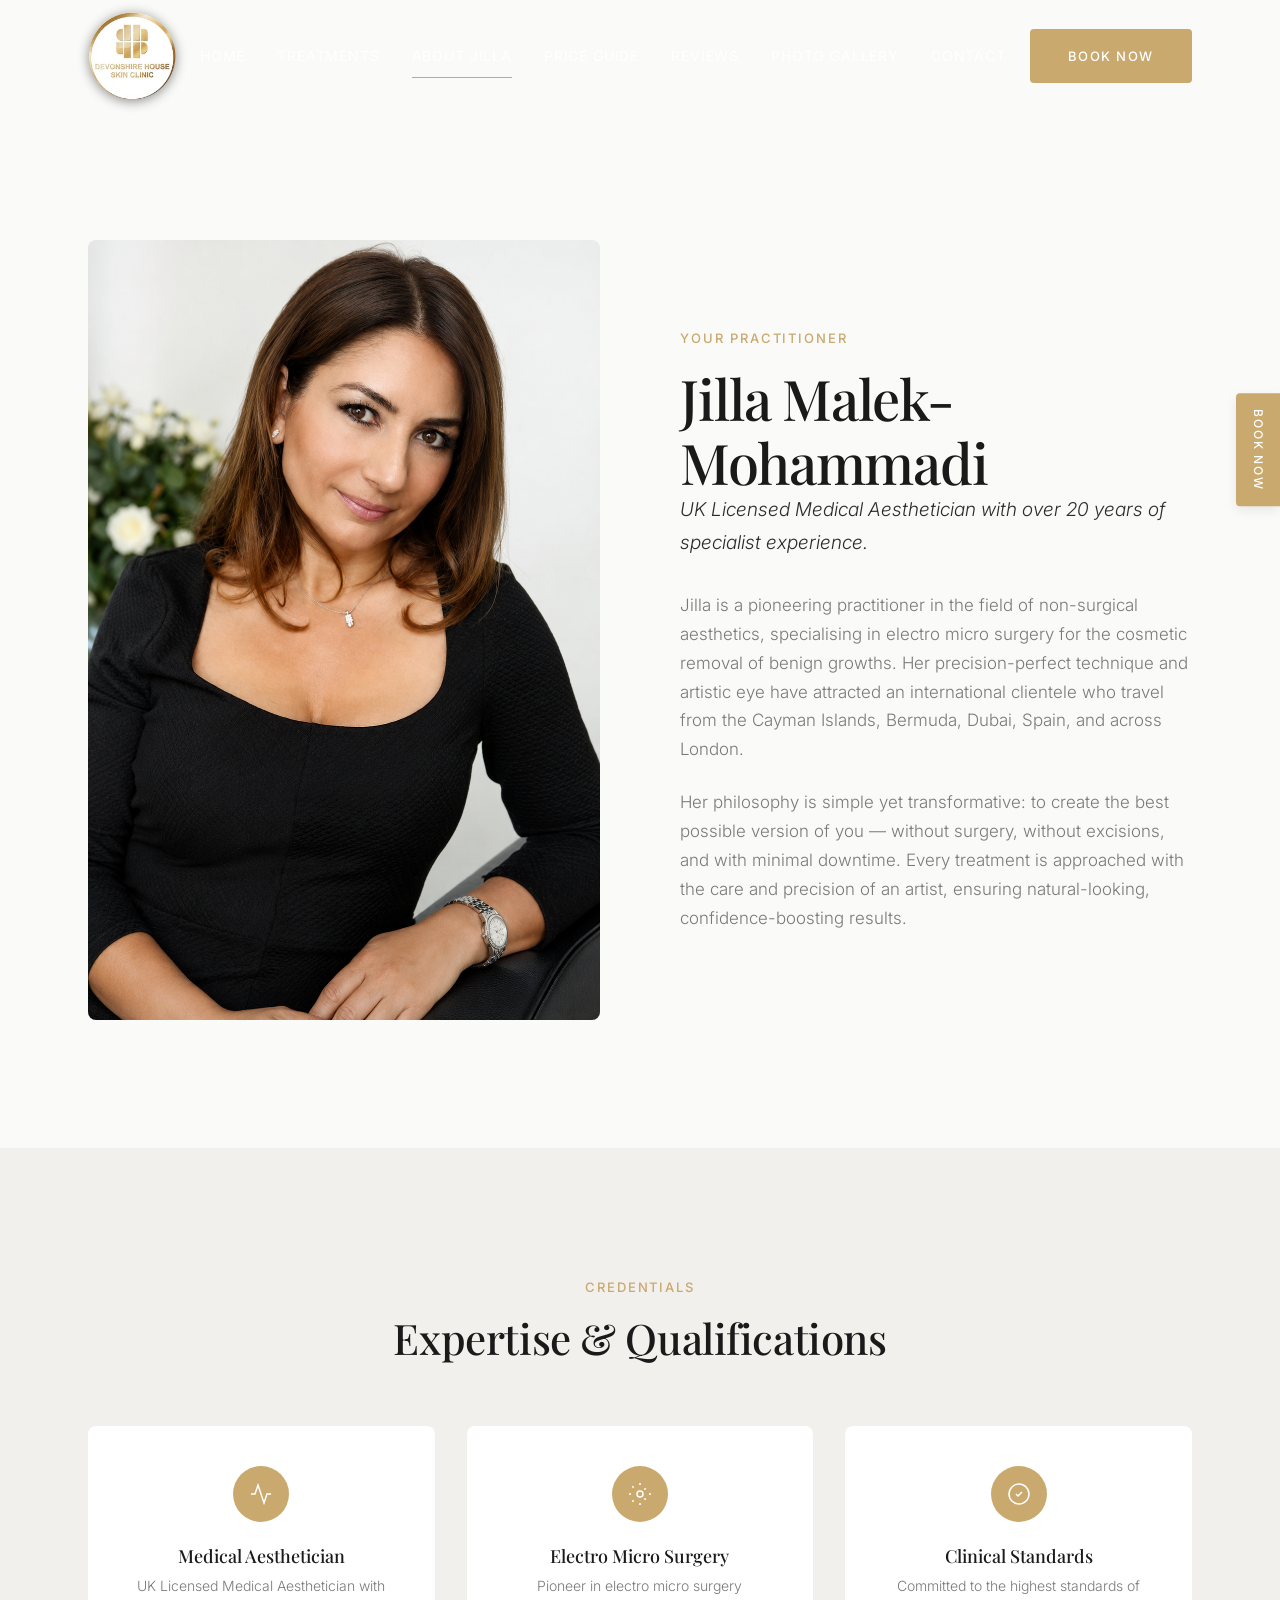
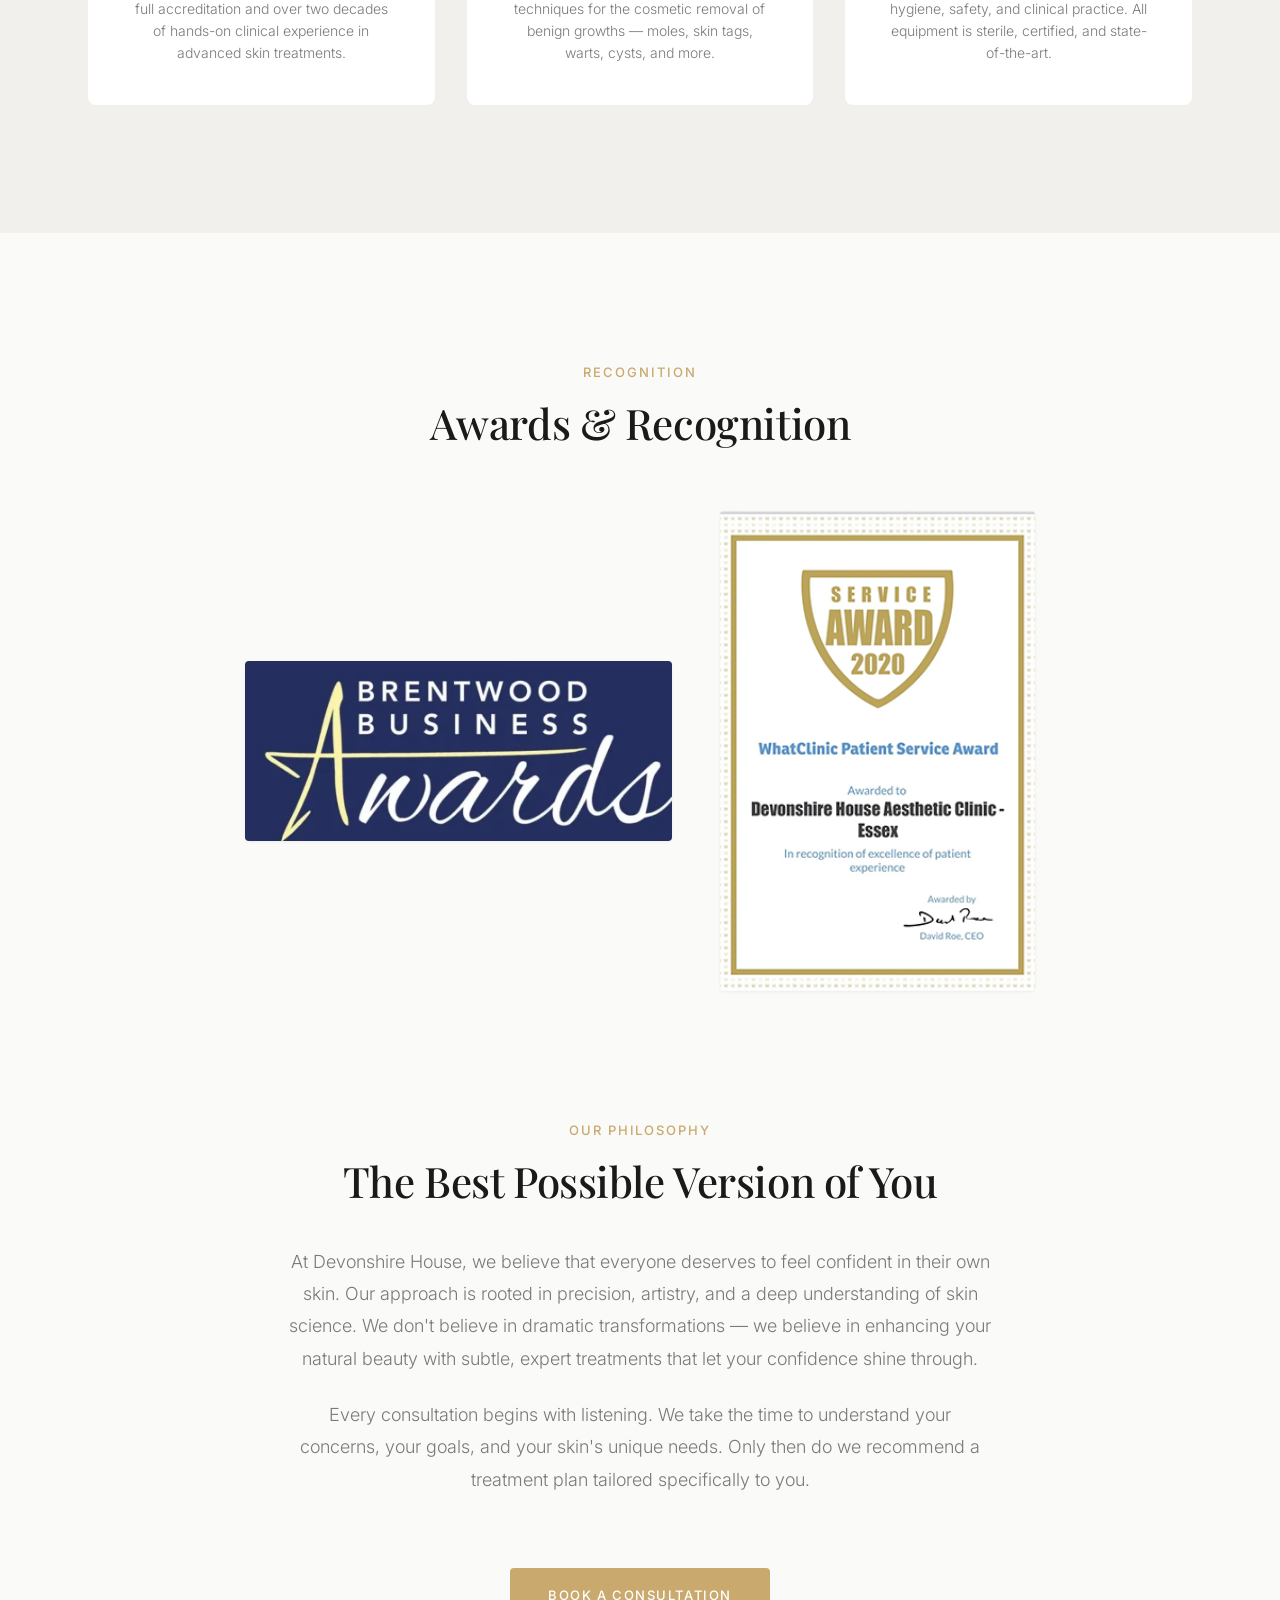
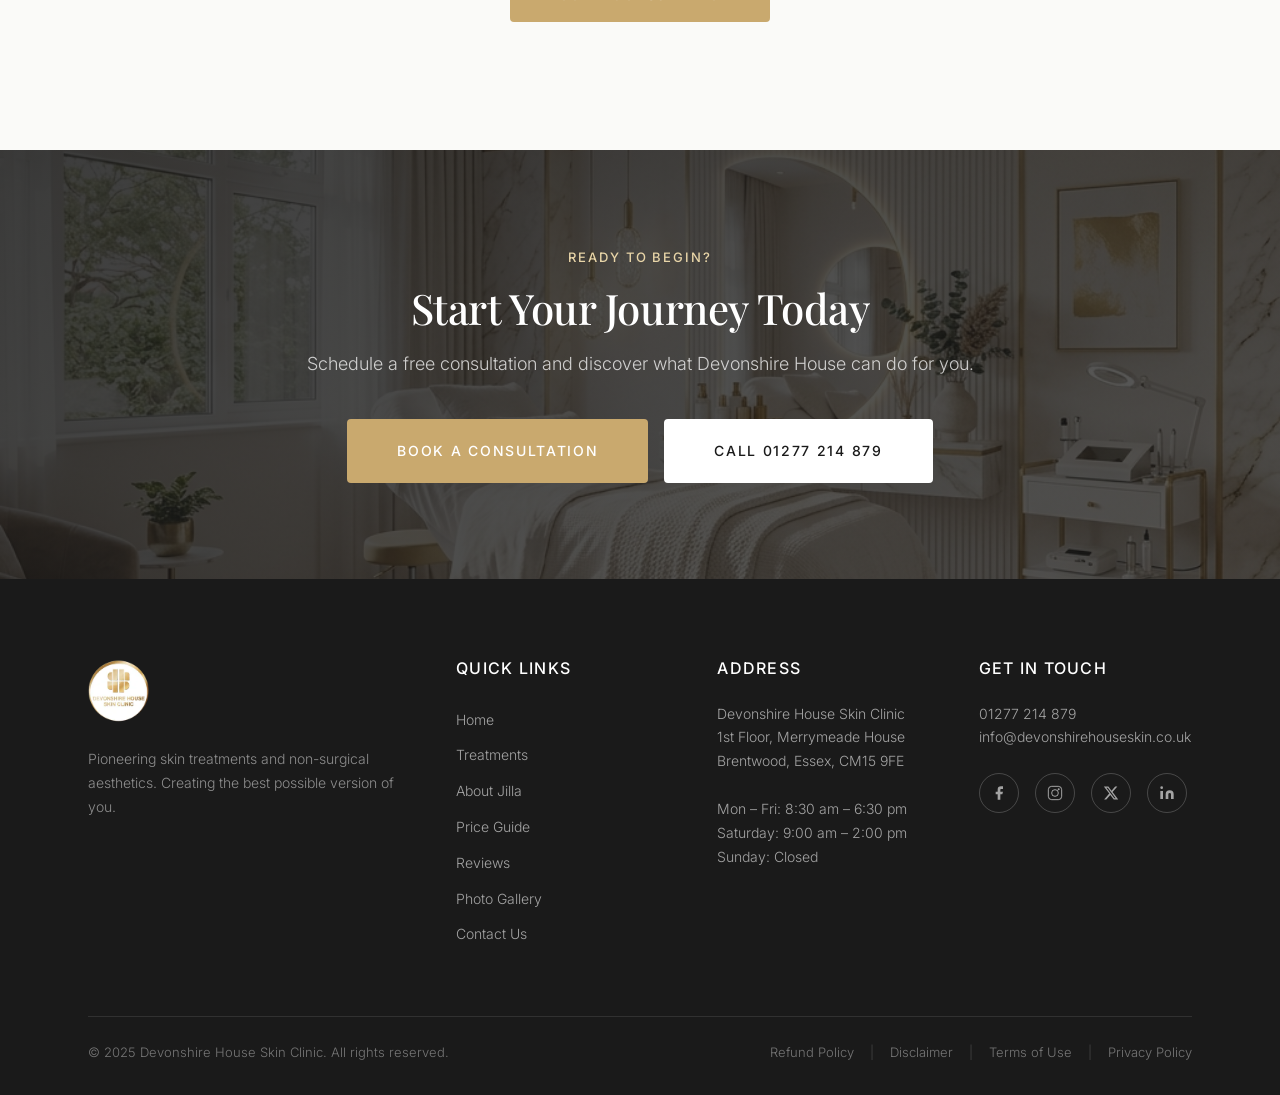
==== commit eb4ebc2d: "Fix price guide pricing, add Google reviews link, update Jilla headshot Correct price guide to match" ====
--- a/about.html
+++ b/about.html
@@ -44,7 +44,7 @@
       <div class="container">
         <div class="about-snippet">
           <div class="about-snippet__image reveal">
-            <img src="assets/images/jilla.webp" alt="Jilla Malek-Mohammadi — Lead Medical Aesthetician" loading="lazy" style="aspect-ratio: auto; object-fit: contain; object-position: center;">
+            <img src="assets/images/jilla.png" alt="Jilla Malek-Mohammadi — Lead Medical Aesthetician" loading="lazy" style="aspect-ratio: auto; object-fit: contain; object-position: center;">
           </div>
           <div class="about-snippet__content reveal reveal-delay-2">
             <span class="eyebrow">Your Practitioner</span>
